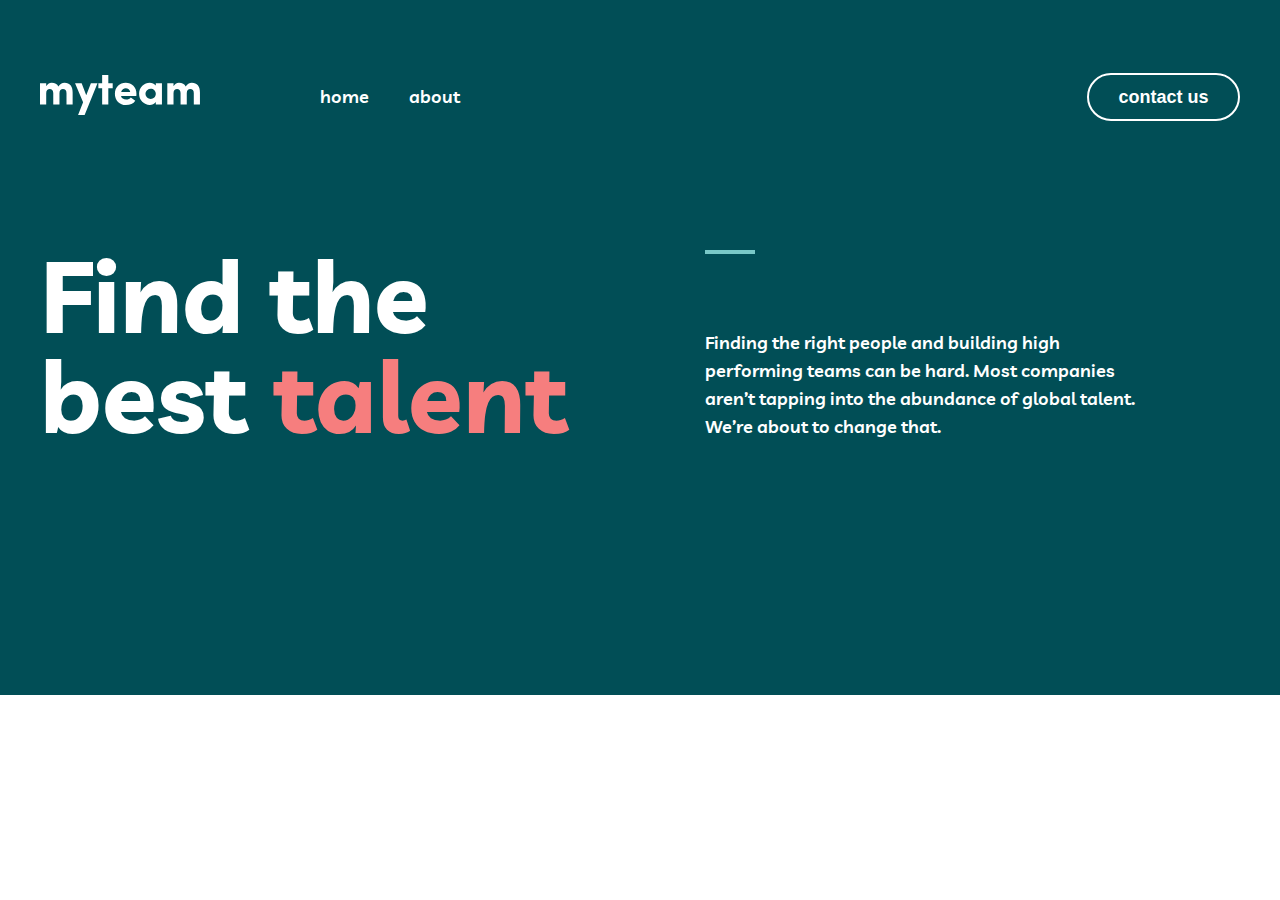
==== index.html @ 2830562d "Initial commit" ====
<!DOCTYPE html>
<html lang="en">
<head>
    <meta charset="UTF-8">
    <title>My team</title>
    <link rel="stylesheet" href="style/main.css">
    <link rel="preconnect" href="https://fonts.googleapis.com">
    <link rel="preconnect" href="https://fonts.gstatic.com" crossorigin>
    <link href="https://fonts.googleapis.com/css2?family=Livvic:ital,wght@0,100;0,200;0,300;0,400;0,500;
    0,600;0,700;0,900;1,100;1,200;1,300;1,400;1,500;1,600;1,700;1,900&display=swap" rel="stylesheet">
</head>
<body>
<header id="home-header">
    <div class="container">
        <nav>
            <ul class="nav-list">
                <li class="nav-item">
                    <img src="./assets/icons/logo.svg" width="160" height="40">
                </li>
                <li class="nav-item">
                    <a href="#">home</a>
                </li>
                <li class="nav-item">
                    <a href="#">about</a>
                </li>
            </ul>
            <a href="#">
                <button class="nav-btn">
                    contact us
                </button>
            </a>
        </nav>
    </div>
</header>
<main>
    <div class="home-hero">
        <div class="container">
            <div class="row">
                <div class="col">
                    <h2 class="hero-title">Find the <br> best <span>talent</span></h2>
                </div>
                <div class="col">
                    <p class="hero-text">
                        Finding the right people and building high performing teams can be hard. Most companies aren’t
                        tapping into the abundance of global talent. We’re about to change that.
                    </p>
                </div>
            </div>
        </div>
    </div>
</main>
<footer>

</footer>
</body>
</html>
---- style/main.css ----
* {
    margin: 0;
    padding: 0;
    box-sizing: border-box;
}
body{
    display: flex;
    flex-flow: column;
    overflow-x: hidden;
    min-height: 100vh;
    font-family: 'Livvic', sans-serif;
}
.container{
    max-width: 1200px;
    margin: 0 auto;
}
.row{
    display: flex;
}
.col{
    display: flex;
    flex-flow: column;
}
button{
    cursor: pointer;
}
a{
    text-decoration: none;
}
ul{
    list-style-type: none;
}
#home-header{
    width: 100%;
    background-color: #014E56;
}
nav{
    display: flex;
    justify-content: space-between;
    align-items: center;
    margin-top: 73px;
    margin-bottom: 124px;
}
.nav-list{
    display: flex;
    align-items: center;
}
.nav-list img{
    margin-right: 80px;
}
.nav-item{
    margin-right: 40px;
}
.nav-item a{
    font-weight: 600;
    font-size: 18px;
    line-height: 28px;
    color: #FFFFFF;
    font-style: normal;
}
.nav-btn{
    width: 153px;
    height: 48px;
    background-color: transparent;
    border: 2px solid #FFFFFF;
    border-radius: 24px;
    font-style: normal;
    font-weight: 600;
    font-size: 18px;
    line-height: 28px;
    color: #FFFFFF;
}
main{
    flex-grow: 1;
}
.home-hero{
    background-color: #014E56;
    padding-bottom: 250px;
}
.hero-title{
    width: 635px;
    margin-right: 30px;
    font-style: normal;
    font-weight: 700;
    font-size: 100px;
    line-height: 100px;
    color: #FFFFFF;
}
.hero-title span{
    color: rgba(246, 126, 126, 1);
}
.hero-text{
    position: relative;
    width: 445px;
    font-style: normal;
    font-weight: 600;
    font-size: 18px;
    line-height: 28px;
    color: #FFFFFF;
    padding-top: 79px;
}
.hero-text::after{
    content: "";
    position: absolute;
    width: 50px;
    height: 4px;
    background-color: #79C8C7;
    top: 0;
    left: 0;
}
.home-hero  .row{
    align-items: center;
}
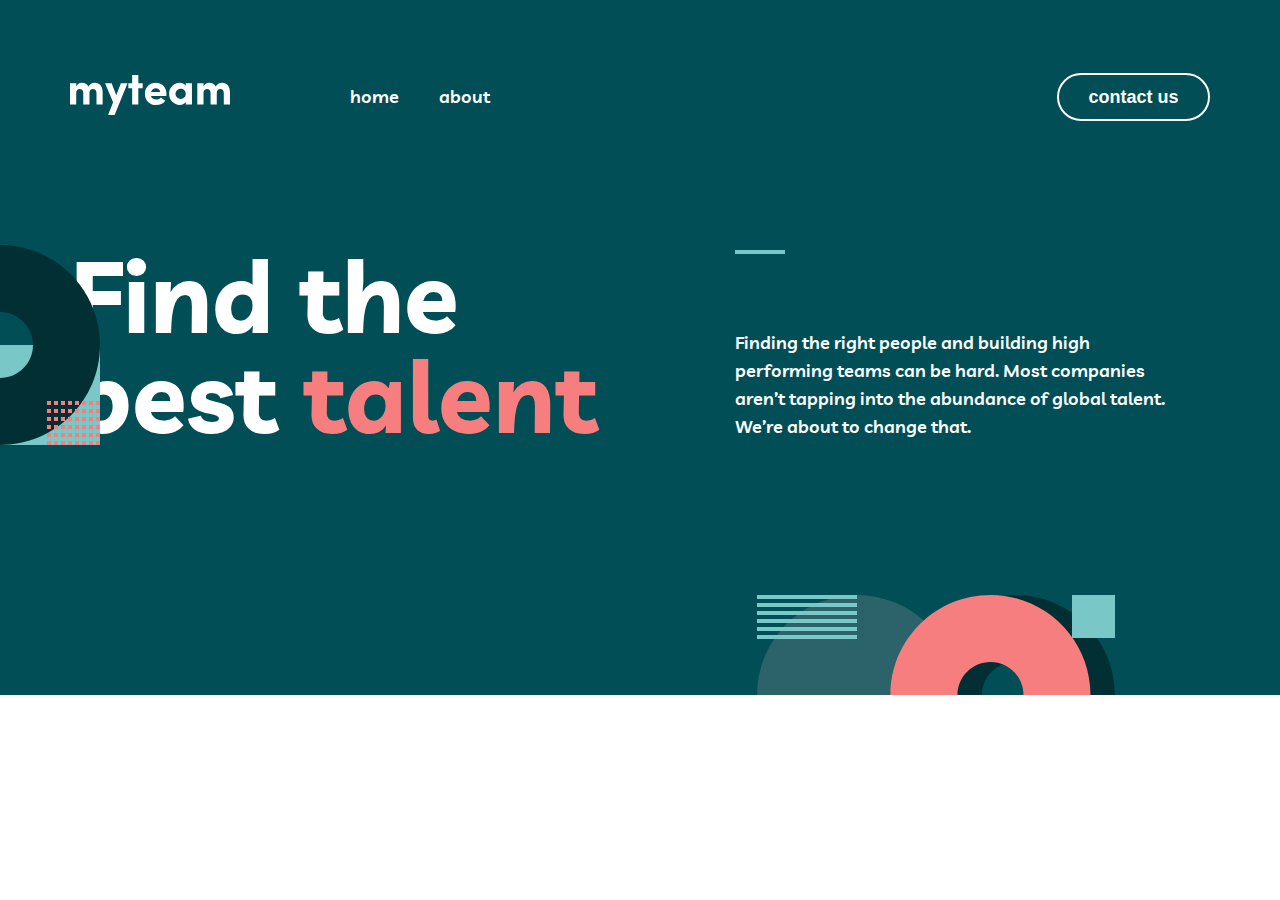
==== commit aeb753cf: "initial commit 2" ====
--- a/index.html
+++ b/index.html
@@ -34,6 +34,10 @@
 </header>
 <main>
     <div class="home-hero">
+        <div class="home-hero-frames">
+            <img src="./assets/home/frame1.svg" width="100" height="200">
+            <img src="./assets/home/frame2.svg" width="358" height="100">
+        </div>
         <div class="container">
             <div class="row">
                 <div class="col">
--- a/style/main.css
+++ b/style/main.css
@@ -11,7 +11,7 @@
     font-family: 'Livvic', sans-serif;
 }
 .container{
-    max-width: 1200px;
+    max-width: 1140px;
     margin: 0 auto;
 }
 .row{
@@ -76,6 +76,7 @@
 .home-hero{
     background-color: #014E56;
     padding-bottom: 250px;
+    position: relative;
 }
 .hero-title{
     width: 635px;
@@ -110,4 +111,16 @@
 }
 .home-hero  .row{
     align-items: center;
+}
+
+.home-hero-frames img{
+    position: absolute;
+}
+.home-hero-frames img:nth-child(1){
+    top: 0;
+    left: 0;
+}
+.home-hero-frames img:nth-child(2){
+    bottom: 0;
+    right: 165px;
 }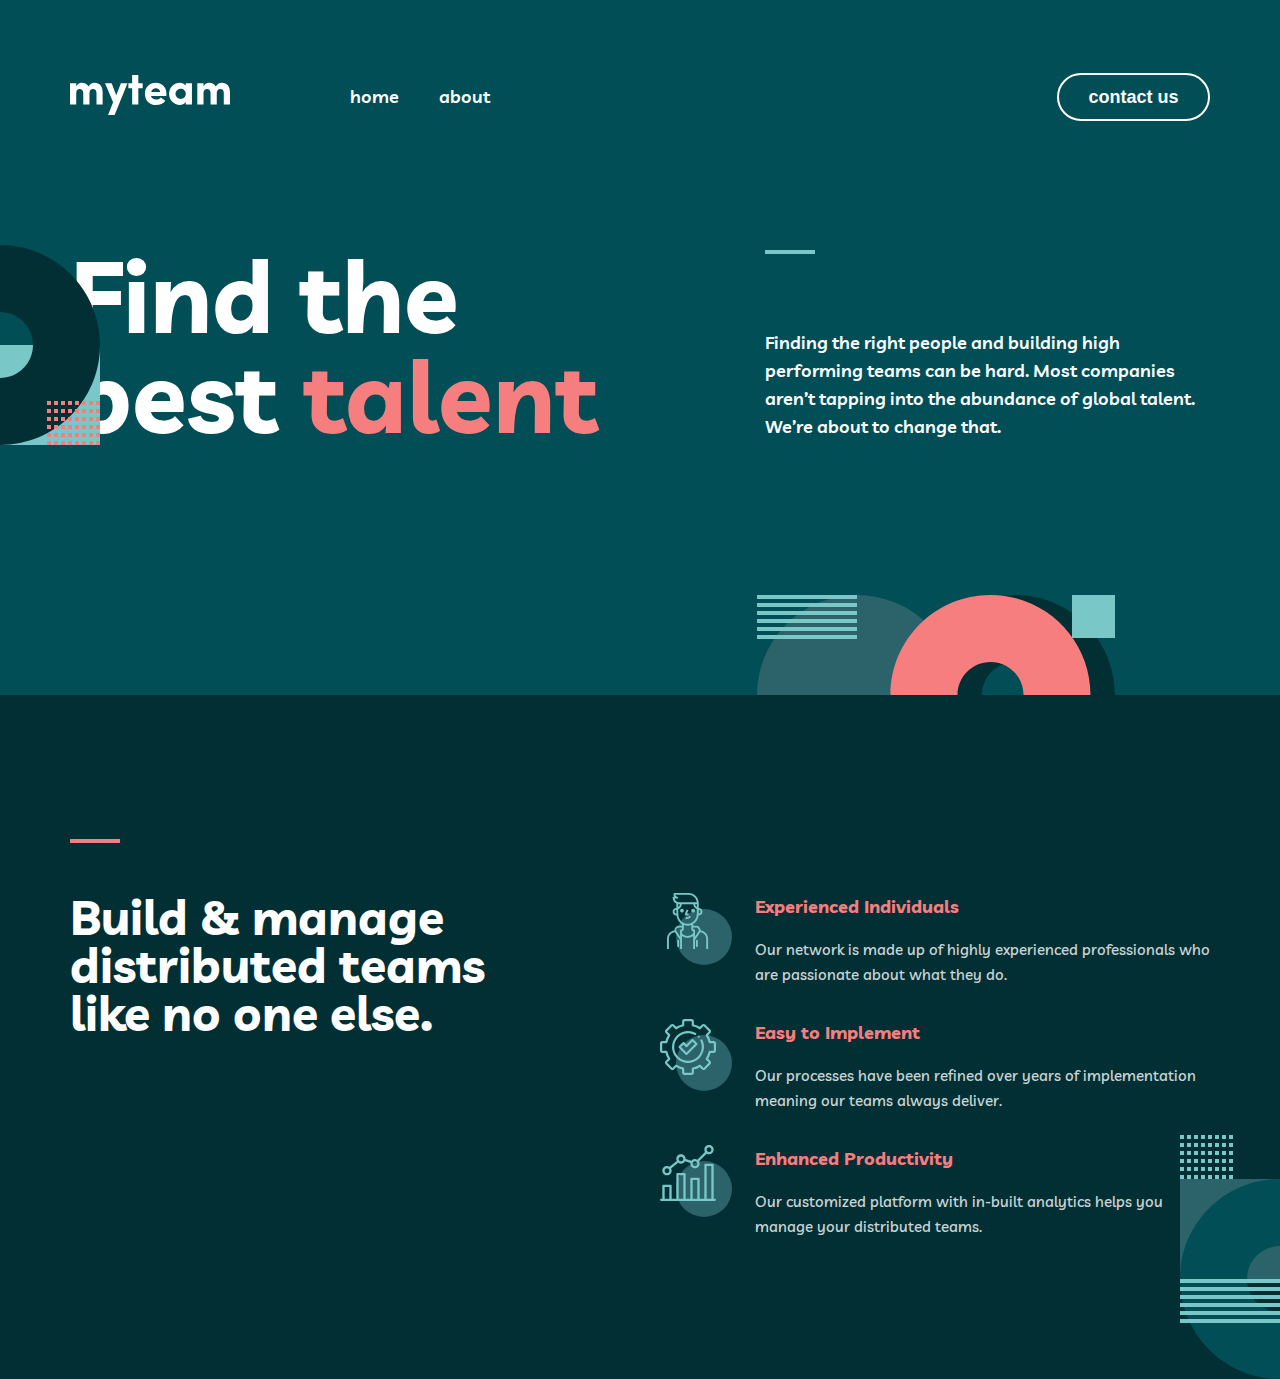
==== commit 517b6be6: "home info section complete" ====
--- a/index.html
+++ b/index.html
@@ -33,7 +33,7 @@
     </div>
 </header>
 <main>
-    <div class="home-hero">
+    <section class="home-hero">
         <div class="home-hero-frames">
             <img src="./assets/home/frame1.svg" width="100" height="200">
             <img src="./assets/home/frame2.svg" width="358" height="100">
@@ -51,7 +51,52 @@
                 </div>
             </div>
         </div>
-    </div>
+    </section>
+    <section id="home-info">
+        <img src="./assets/home/frame3.svg" width="100" height="244" id="home-frame3">
+        <div class="container">
+            <div class="row">
+                <h2 class="info-title">Build & manage distributed teams like no one else.</h2>
+                <ul class="home-info-list">
+                    <li class="home-info-item">
+                        <img src="./assets/home/home-img1.svg" width="72" height="72">
+                        <div class="col">
+                            <h4>
+                                Experienced Individuals
+                            </h4>
+                            <p>
+                                Our network is made up of highly experienced professionals who are passionate about what
+                                they do.
+                            </p>
+                        </div>
+                    </li>
+                    <li class="home-info-item">
+                        <img src="./assets/home/home-img2.svg" width="72" height="72">
+                        <div class="col">
+                            <h4>
+                                Easy to Implement
+                            </h4>
+                            <p>
+                                Our processes have been refined over years of implementation meaning our teams always
+                                deliver.
+                            </p>
+                        </div>
+                    </li>
+                    <li class="home-info-item">
+                        <img src="./assets/home/home-img3.svg" width="72" height="72">
+                        <div class="col">
+                            <h4>
+                                Enhanced Productivity
+                            </h4>
+                            <p>
+                                Our customized platform with in-built analytics helps you manage your distributed teams.
+                            </p>
+                        </div>
+                    </li>
+                </ul>
+            </div>
+        </div>
+    </section>
 </main>
 <footer>
 
--- a/style/main.css
+++ b/style/main.css
@@ -16,6 +16,7 @@
 }
 .row{
     display: flex;
+    justify-content: space-between;
 }
 .col{
     display: flex;
@@ -31,7 +32,6 @@
     list-style-type: none;
 }
 #home-header{
-    width: 100%;
     background-color: #014E56;
 }
 nav{
@@ -123,4 +123,57 @@
 .home-hero-frames img:nth-child(2){
     bottom: 0;
     right: 165px;
-}+}
+#home-info{
+    position: relative;
+    padding-top: 198px;
+    padding-bottom: 140px;
+    background-color:  #012F34;
+}
+.info-title{
+    width: 445px;
+    font-weight: 700;
+    font-size: 48px;
+    font-style: normal;
+    line-height: 48px;
+    color: #FFFFFF;
+    position: relative;
+}
+.info-title::after{
+    content: "";
+    position: absolute;
+    width: 50px;
+    height: 4px;
+    background-color: #F67E7E;
+    top: -54px;
+    left: 0;
+}
+.home-info-item{
+    display: flex;
+    width: 550px;
+}
+.home-info-item:nth-child(2){
+    margin: 32px 0;
+}
+.home-info-item img{
+    margin-right: 23px;
+}
+.home-info-item h4{
+    font-weight: 700;
+    font-size: 18px;
+    line-height: 28px;
+    color: #F67E7E;
+}
+.home-info-item p{
+    margin-top: 16px;
+    font-weight: 500;
+    font-size: 15px;
+    line-height: 25px;
+    color: #FFFFFF;
+    opacity: 0.8;
+}
+#home-frame3{
+    position: absolute;
+    bottom: 0;
+    right: 0;
+}
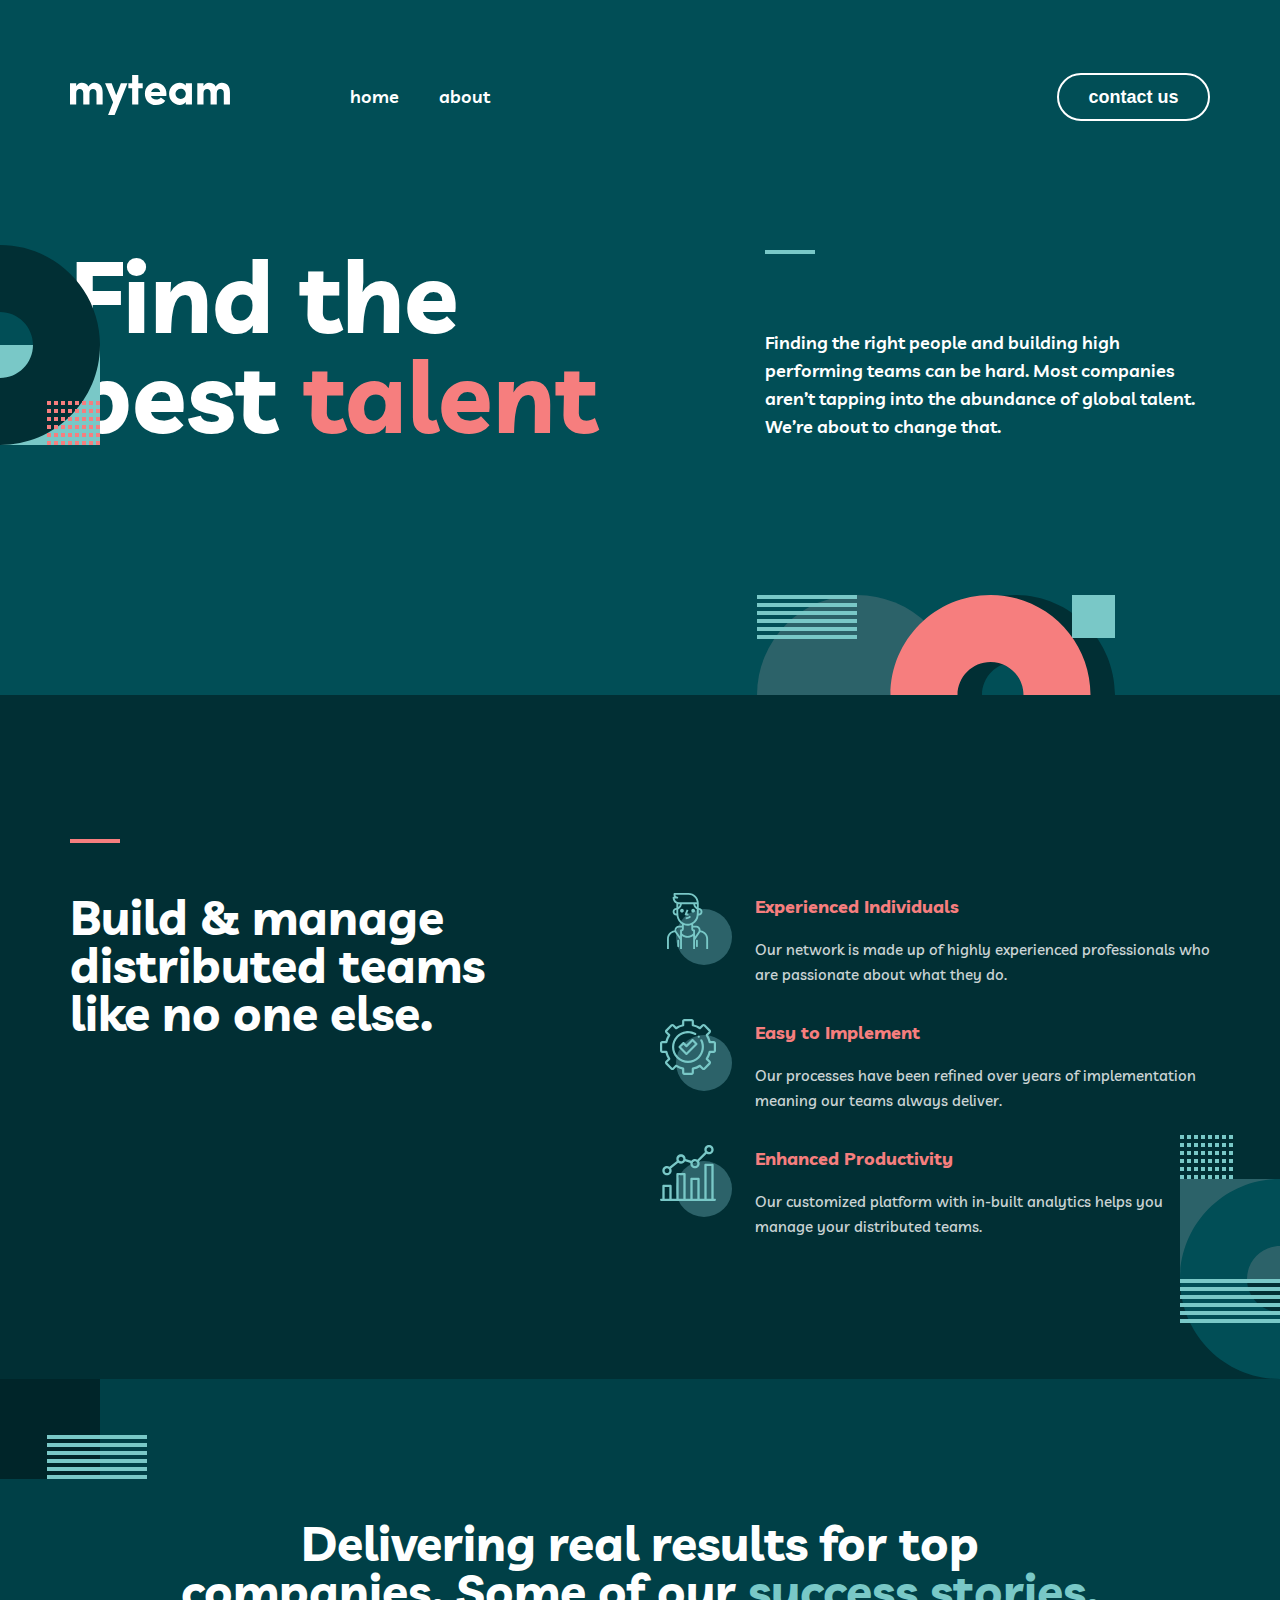
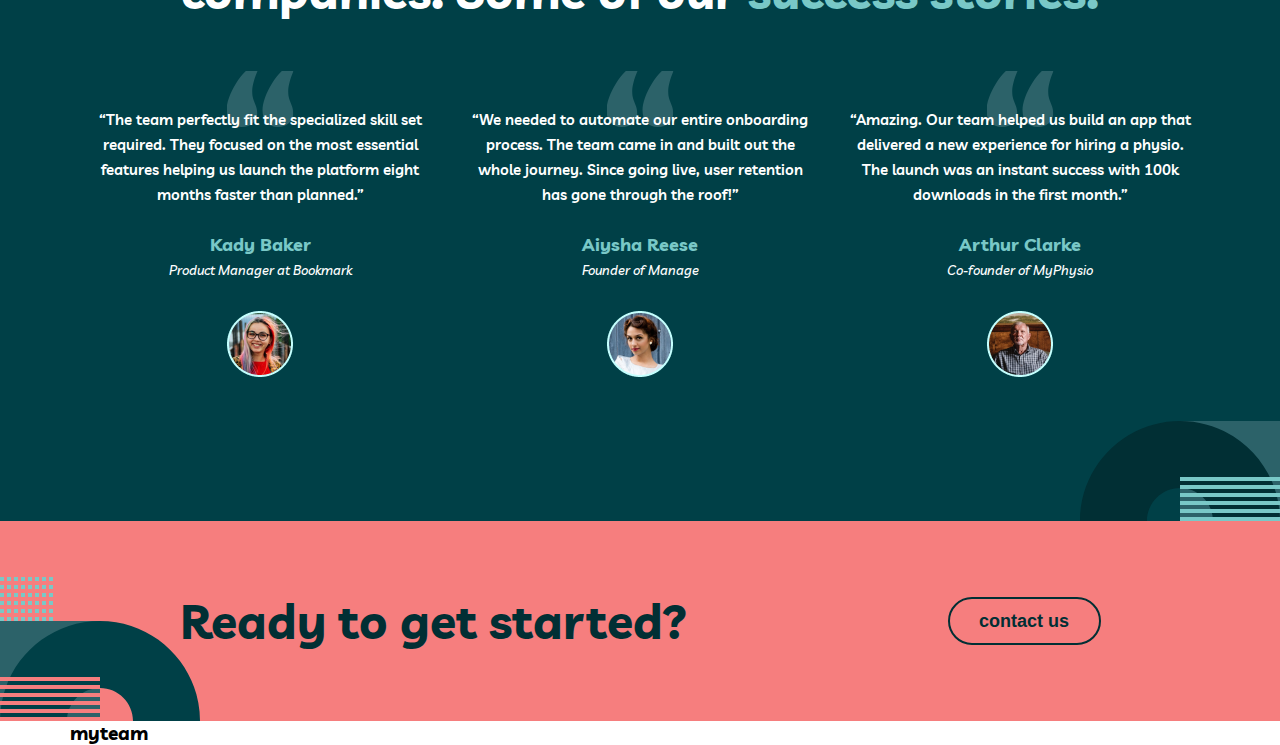
==== commit bdd35757: "home footer" ====
--- a/index.html
+++ b/index.html
@@ -97,9 +97,78 @@
             </div>
         </div>
     </section>
+    <section id="home">
+        <div class="container">
+            <div class="home-frame">
+                <img src="./assets/home/frame4.svg" width="147" height="100">
+                <img src="./assets/home/frame5.svg" width="200" height="100">
+            </div>
+            <div class="home-title">
+                Delivering real results for top <br> companies. Some of our <span>success stories.</span>
+            </div>
+            <div class="home-cards">
+                <div class="home-card">
+                    <img src="./assets/home/“.svg" width="67" height="56">
+                    <h3> “The team perfectly fit the specialized skill set required. They focused on the most essential
+                        features helping us launch the platform eight months faster than planned.”
+                    </h3>
+                    <h4>Kady Baker</h4>
+                    <p>Product Manager at Bookmark</p>
+                    <img src="./assets/home/kady-baker.png" width="66" height="66">
+                </div>
+                <div class="home-card">
+                    <img src="./assets/home/“.svg" width="67" height="56">
+                    <h3> “We needed to automate our entire onboarding process. The team came in and built out the whole
+                        journey. Since going live, user retention has gone through the roof!”
+                    </h3>
+                    <h4>Aiysha Reese</h4>
+                    <p>Founder of Manage</p>
+                    <img src="./assets/home/aiysha-reese.png" width="66" height="66">
+                </div>
+                <div class="home-card">
+                    <img src="./assets/home/“.svg" width="67" height="56">
+                    <h3>“Amazing. Our team helped us build an app that delivered a new experience for hiring a physio. The
+                        launch was an instant success with 100k downloads in the first month.”
+                    </h3>
+                    <h4>Arthur Clarke</h4>
+                    <p>Co-founder of MyPhysio</p>
+                    <img src="./assets/home/arthur-clarke.png" width="66" height="66">
+                </div>
+            </div>
+        </div>
+    </section>
+    <section id="home-start">
+        <div class="container">
+            <div class="row">
+                <img src="./assets/home/frame6.svg" width="200" height="144">
+                <h2>
+                    Ready to get started?
+                </h2>
+                <button>
+                    contact us
+                </button>
+            </div>
+        </div>
+    </section>
 </main>
-<footer>
+<footer id="home-footer">
+    <div class="container">
+        <div class="row">
+            <div class="row">
+                <div class="col">
+                    <h3 class="footer-logo">
+                        myteam
+                    </h3>
+                </div>
+                <div class="col">
 
+                </div>
+            </div>
+            <div class="col">
+
+            </div>
+        </div>
+    </div>
 </footer>
 </body>
 </html>--- a/style/main.css
+++ b/style/main.css
@@ -177,3 +177,116 @@
     bottom: 0;
     right: 0;
 }
+#home{
+    padding: 140px 0;
+    position: relative;
+    background-color: #004047;
+}
+.home-frame img:nth-child(1){
+    position: absolute;
+    left: 0;
+    top: 0;
+}
+.home-frame img:nth-child(2){
+    position: absolute;
+    right: 0;
+    bottom: 0;
+}
+.home-title{
+    font-style: normal;
+    font-weight: 700;
+    font-size: 48px;
+    line-height: 48px;
+    text-align: center;
+    color: #FFFFFF;
+    width: 945px;
+    margin: auto;
+    margin-bottom: 56px;
+}
+.home-title span{
+    color: #79C8C7;
+}
+.home-cards{
+    display: flex;
+    align-items: center;
+    justify-content: center;
+}
+.home-card{
+    width: 350px;
+    position: relative;
+    padding-top: 36px;
+}
+.home-card:nth-child(2){
+    margin-left: 30px;
+    margin-right: 30px;
+}
+.home-card h3{
+    position: relative;
+    font-style: normal;
+    font-weight: 600;
+    font-size: 15px;
+    line-height: 25px;
+    text-align: center;
+    color: #FFFFFF;
+    z-index: 2;
+}
+.home-card h4{
+    font-style: normal;
+    font-weight: 700;
+    font-size: 18px;
+    line-height: 28px;
+    text-align: center;
+    color: #79C8C7;
+    margin-top: 24px;
+    margin-bottom: 2px;
+}
+.home-card p{
+    font-style: italic;
+    font-weight: 500;
+    font-size: 13px;
+    line-height: 18px;
+    text-align: center;
+    color: #FFFFFF;
+    margin-bottom: 32px;
+}
+.home-card img:nth-child(1){
+    position: absolute;
+    top: 0;
+}
+.home-card img{
+    margin-left: 50%;
+    transform: translate(-50%);
+}
+#home-start{
+    background-color: #F67E7E;
+    position: relative;
+    padding: 76px 0;
+}
+#home-start .row{
+    justify-content: center;
+}
+#home-start img{
+    position: absolute;
+    left: 0;
+    bottom: 0;
+}
+#home-start h2{
+    font-style: normal;
+    font-weight: 700;
+    font-size: 48px;
+    line-height: 48px;
+    color: #012F34;
+    margin-right: 260px;
+}
+#home-start button{
+    width: 153px;
+    height: 48px;
+    background-color: transparent;
+    color: #012F34;
+    border: 2px solid #012F34;
+    border-radius: 24px;
+    font-style: normal;
+    font-weight: 600;
+    font-size: 18px;
+    line-height: 28px;
+}
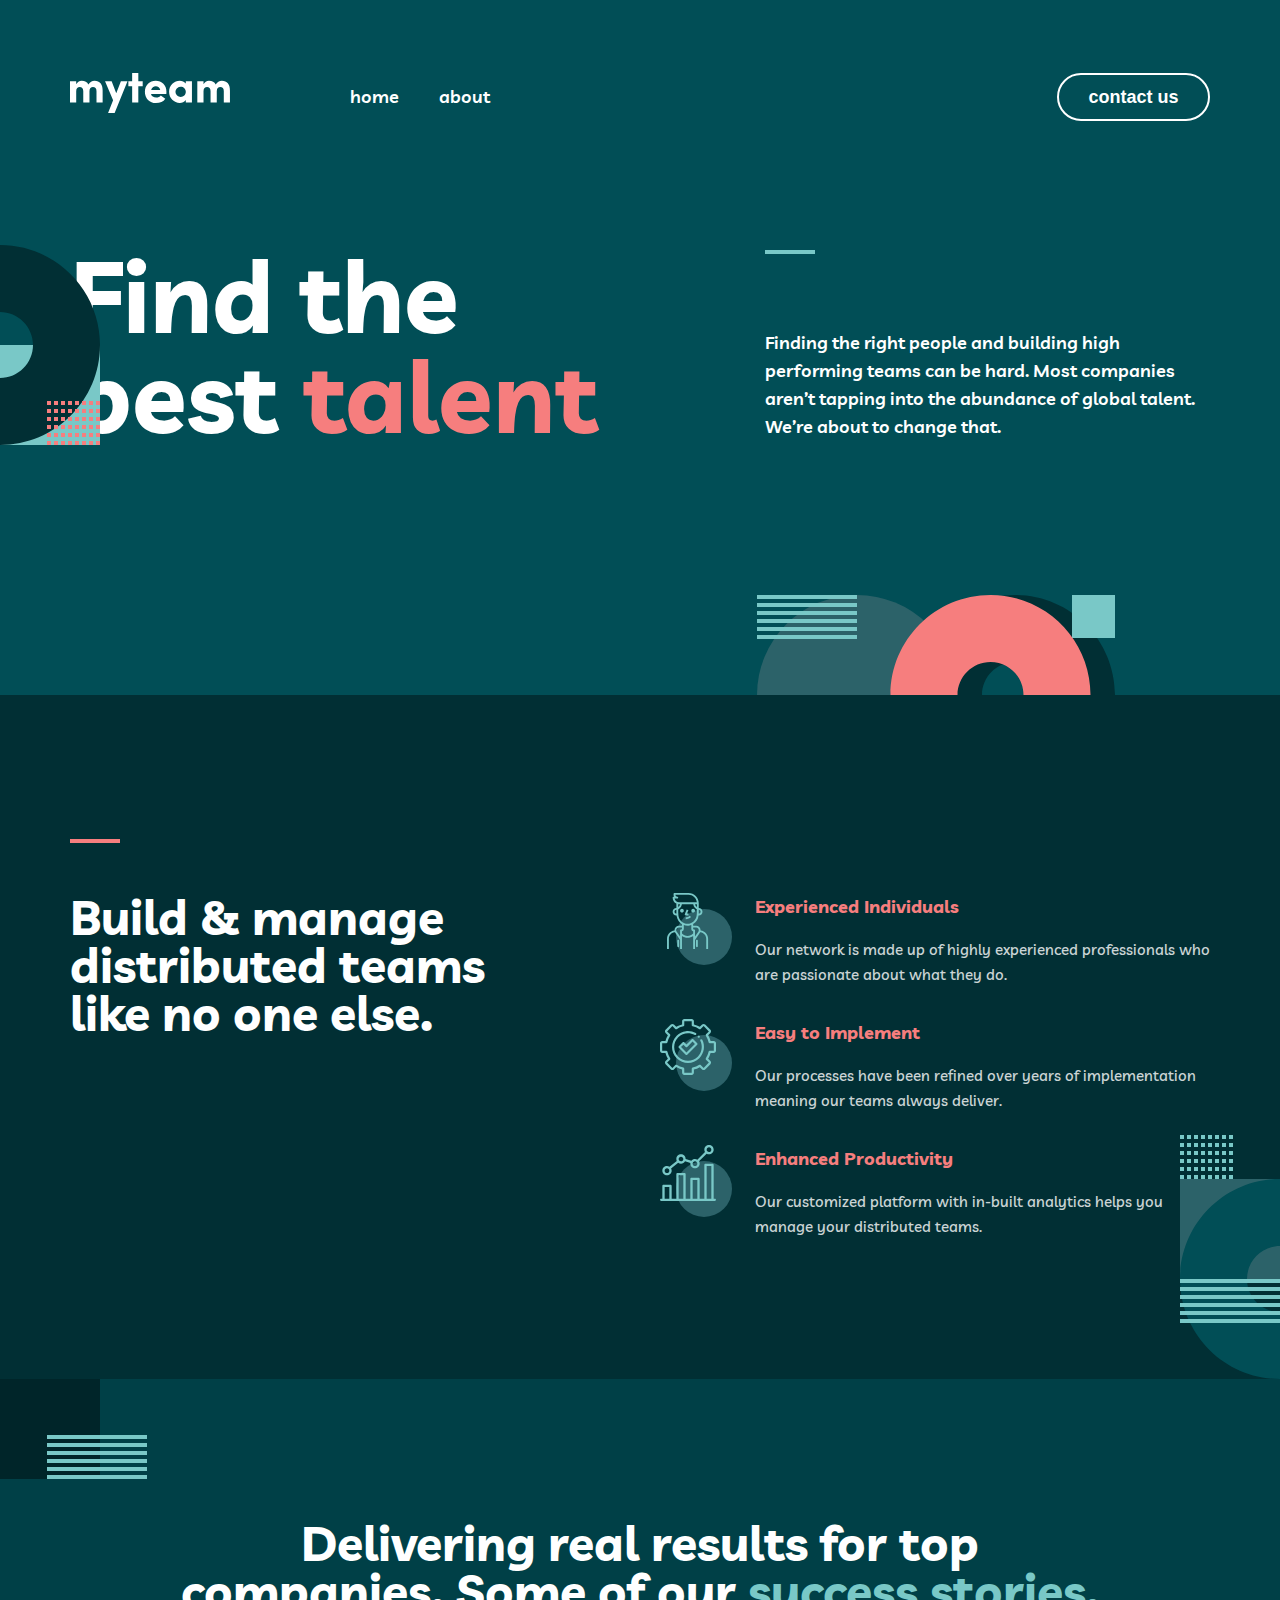
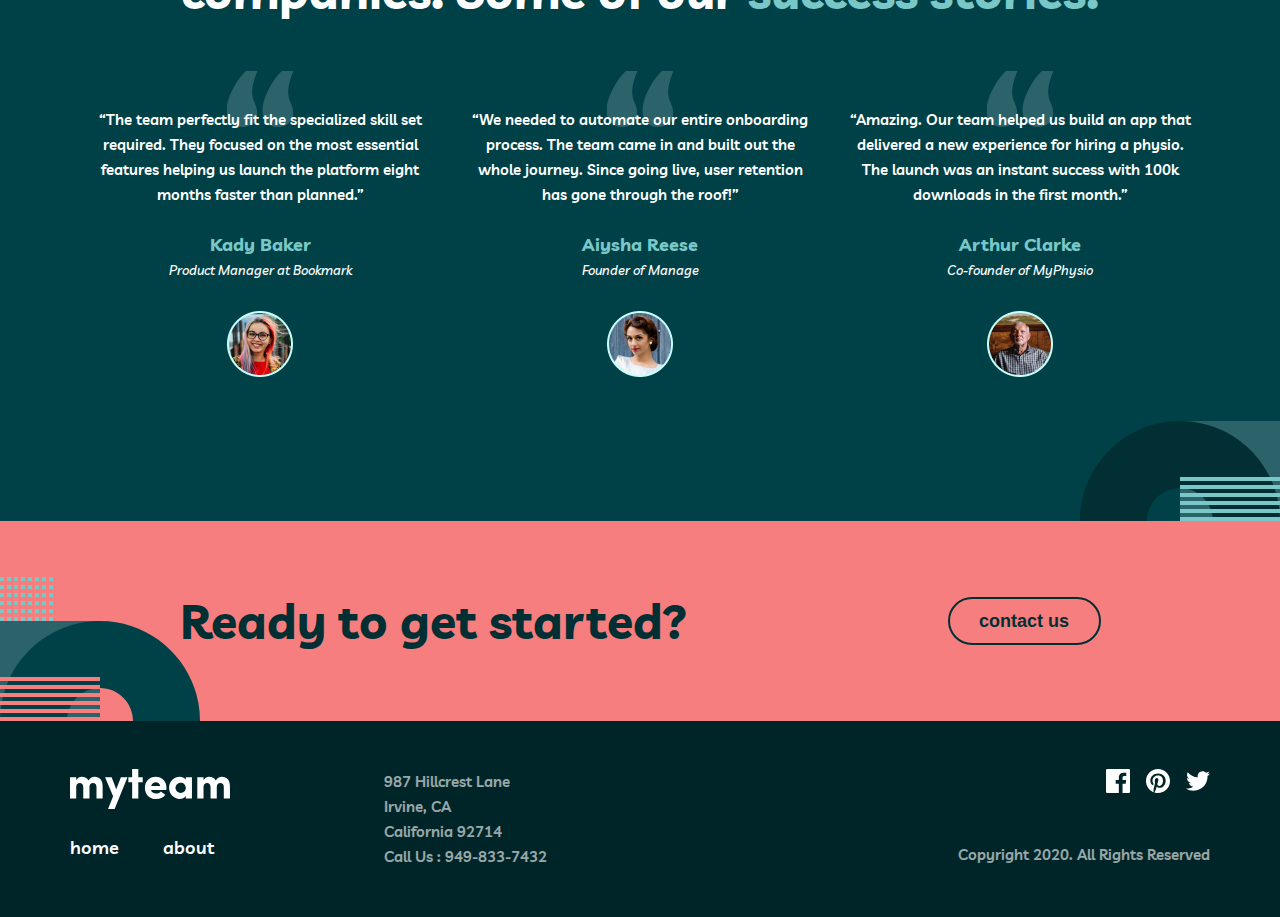
==== commit beae26ca: "add new page" ====
--- a/index.html
+++ b/index.html
@@ -8,23 +8,26 @@
     <link rel="preconnect" href="https://fonts.gstatic.com" crossorigin>
     <link href="https://fonts.googleapis.com/css2?family=Livvic:ital,wght@0,100;0,200;0,300;0,400;0,500;
     0,600;0,700;0,900;1,100;1,200;1,300;1,400;1,500;1,600;1,700;1,900&display=swap" rel="stylesheet">
+    <link rel="stylesheet" href="style/home.css">
 </head>
 <body>
-<header id="home-header">
+<header id="header">
     <div class="container">
         <nav>
             <ul class="nav-list">
                 <li class="nav-item">
-                    <img src="./assets/icons/logo.svg" width="160" height="40">
+                    <a href="#">
+                        <img src="./assets/icons/logo.svg" width="160" height="40">
+                    </a>
                 </li>
                 <li class="nav-item">
                     <a href="#">home</a>
                 </li>
                 <li class="nav-item">
-                    <a href="#">about</a>
+                    <a href="pages/about.html">about</a>
                 </li>
             </ul>
-            <a href="#">
+            <a href="pages/contact.html">
                 <button class="nav-btn">
                     contact us
                 </button>
@@ -151,21 +154,41 @@
         </div>
     </section>
 </main>
-<footer id="home-footer">
+<footer id="footer">
     <div class="container">
         <div class="row">
-            <div class="row">
-                <div class="col">
-                    <h3 class="footer-logo">
-                        myteam
-                    </h3>
+                <div class="col f-logo">
+                    <img src="./assets/icons/logo.svg" width="160" height="40">
+                        <div class="footer-link">
+                            <a href="#">home</a>
+                            <a href="pages/about.html">about</a>
+                        </div>
                 </div>
-                <div class="col">
-
+                <div class="col f-contact">
+                    <ul class="footer-list">
+                        <li class="footer-item">
+                            <p>987  Hillcrest Lane</p>
+                        </li>
+                        <li class="footer-item">
+                            <p>Irvine, CA</p>
+                        </li>
+                        <li class="footer-item">
+                            <p>California 92714</p>
+                        </li>
+                        <li class="footer-item">
+                            <p>Call Us : 949-833-7432</p>
+                        </li>
+                    </ul>
                 </div>
-            </div>
-            <div class="col">
-
+            <div class="col f-icon">
+                <ul>
+                   <li><img src="./assets/icons/facebook-light.svg" width="24" height="24"></li>
+                   <li><img src="./assets/icons/Piscart-light.svg" width="24" height="24"></li>
+                   <li><img src="./assets/icons/twitter-light.svg" width="24" height="24"></li>
+                </ul>
+                <p>
+                    Copyright 2020. All Rights Reserved
+                </p>
             </div>
         </div>
     </div>
--- a/style/main.css
+++ b/style/main.css
@@ -31,7 +31,7 @@
 ul{
     list-style-type: none;
 }
-#home-header{
+#header{
     background-color: #014E56;
 }
 nav{
@@ -73,220 +73,51 @@
 main{
     flex-grow: 1;
 }
-.home-hero{
-    background-color: #014E56;
-    padding-bottom: 250px;
-    position: relative;
+#footer{
+    background-color: #002529;
+    padding: 48px 0;
 }
-.hero-title{
-    width: 635px;
-    margin-right: 30px;
-    font-style: normal;
-    font-weight: 700;
-    font-size: 100px;
-    line-height: 100px;
-    color: #FFFFFF;
+.footer-link{
+    margin-top: 25px;
 }
-.hero-title span{
-    color: rgba(246, 126, 126, 1);
-}
-.hero-text{
-    position: relative;
-    width: 445px;
-    font-style: normal;
+.footer-link a{
     font-weight: 600;
     font-size: 18px;
     line-height: 28px;
     color: #FFFFFF;
-    padding-top: 79px;
+    margin-right: 40px;
 }
-.hero-text::after{
-    content: "";
-    position: absolute;
-    width: 50px;
-    height: 4px;
-    background-color: #79C8C7;
-    top: 0;
-    left: 0;
+.f-contact{
+    width: 445px;
 }
-.home-hero  .row{
-    align-items: center;
+.footer-list{
+    float: left;
 }
-
-.home-hero-frames img{
-    position: absolute;
-}
-.home-hero-frames img:nth-child(1){
-    top: 0;
-    left: 0;
-}
-.home-hero-frames img:nth-child(2){
-    bottom: 0;
-    right: 165px;
-}
-#home-info{
-    position: relative;
-    padding-top: 198px;
-    padding-bottom: 140px;
-    background-color:  #012F34;
-}
-.info-title{
-    width: 445px;
-    font-weight: 700;
-    font-size: 48px;
-    font-style: normal;
-    line-height: 48px;
-    color: #FFFFFF;
-    position: relative;
-}
-.info-title::after{
-    content: "";
-    position: absolute;
-    width: 50px;
-    height: 4px;
-    background-color: #F67E7E;
-    top: -54px;
-    left: 0;
-}
-.home-info-item{
-    display: flex;
-    width: 550px;
-}
-.home-info-item:nth-child(2){
-    margin: 32px 0;
-}
-.home-info-item img{
-    margin-right: 23px;
-}
-.home-info-item h4{
-    font-weight: 700;
-    font-size: 18px;
-    line-height: 28px;
-    color: #F67E7E;
-}
-.home-info-item p{
-    margin-top: 16px;
-    font-weight: 500;
+.footer-item{
+    font-weight: 600;
     font-size: 15px;
     line-height: 25px;
     color: #FFFFFF;
-    opacity: 0.8;
+    mix-blend-mode: normal;
+    opacity: 0.6;
 }
-#home-frame3{
-    position: absolute;
-    bottom: 0;
-    right: 0;
+.f-icon{
+    width: content-box;
 }
-#home{
-    padding: 140px 0;
-    position: relative;
-    background-color: #004047;
+.f-icon ul{
+    display: flex;
+    justify-content: right;
 }
-.home-frame img:nth-child(1){
-    position: absolute;
-    left: 0;
-    top: 0;
+.f-icon li img{
+    margin-left: 16px;
 }
-.home-frame img:nth-child(2){
-    position: absolute;
-    right: 0;
-    bottom: 0;
-}
-.home-title{
-    font-style: normal;
-    font-weight: 700;
-    font-size: 48px;
-    line-height: 48px;
-    text-align: center;
-    color: #FFFFFF;
-    width: 945px;
-    margin: auto;
-    margin-bottom: 56px;
-}
-.home-title span{
-    color: #79C8C7;
-}
-.home-cards{
-    display: flex;
-    align-items: center;
-    justify-content: center;
-}
-.home-card{
-    width: 350px;
-    position: relative;
-    padding-top: 36px;
-}
-.home-card:nth-child(2){
-    margin-left: 30px;
-    margin-right: 30px;
-}
-.home-card h3{
-    position: relative;
-    font-style: normal;
+.f-icon p{
     font-weight: 600;
     font-size: 15px;
     line-height: 25px;
-    text-align: center;
+    text-align: right;
     color: #FFFFFF;
-    z-index: 2;
-}
-.home-card h4{
-    font-style: normal;
-    font-weight: 700;
-    font-size: 18px;
-    line-height: 28px;
-    text-align: center;
-    color: #79C8C7;
-    margin-top: 24px;
-    margin-bottom: 2px;
-}
-.home-card p{
-    font-style: italic;
-    font-weight: 500;
-    font-size: 13px;
-    line-height: 18px;
-    text-align: center;
-    color: #FFFFFF;
-    margin-bottom: 32px;
-}
-.home-card img:nth-child(1){
-    position: absolute;
-    top: 0;
-}
-.home-card img{
-    margin-left: 50%;
-    transform: translate(-50%);
-}
-#home-start{
-    background-color: #F67E7E;
-    position: relative;
-    padding: 76px 0;
-}
-#home-start .row{
-    justify-content: center;
-}
-#home-start img{
-    position: absolute;
-    left: 0;
-    bottom: 0;
-}
-#home-start h2{
-    font-style: normal;
-    font-weight: 700;
-    font-size: 48px;
-    line-height: 48px;
-    color: #012F34;
-    margin-right: 260px;
-}
-#home-start button{
-    width: 153px;
-    height: 48px;
-    background-color: transparent;
-    color: #012F34;
-    border: 2px solid #012F34;
-    border-radius: 24px;
-    font-style: normal;
-    font-weight: 600;
-    font-size: 18px;
-    line-height: 28px;
-}
+    mix-blend-mode: normal;
+    opacity: 0.6;
+    margin-top: 45px;
+}--- a/style/home.css
+++ b/style/home.css
@@ -0,0 +1,217 @@
+.home-hero{
+    background-color: #014E56;
+    padding-bottom: 250px;
+    position: relative;
+}
+.hero-title{
+    width: 635px;
+    margin-right: 30px;
+    font-style: normal;
+    font-weight: 700;
+    font-size: 100px;
+    line-height: 100px;
+    color: #FFFFFF;
+}
+.hero-title span{
+    color: rgba(246, 126, 126, 1);
+}
+.hero-text{
+    position: relative;
+    width: 445px;
+    font-style: normal;
+    font-weight: 600;
+    font-size: 18px;
+    line-height: 28px;
+    color: #FFFFFF;
+    padding-top: 79px;
+}
+.hero-text::after{
+    content: "";
+    position: absolute;
+    width: 50px;
+    height: 4px;
+    background-color: #79C8C7;
+    top: 0;
+    left: 0;
+}
+.home-hero  .row{
+    align-items: center;
+}
+
+.home-hero-frames img{
+    position: absolute;
+}
+.home-hero-frames img:nth-child(1){
+    top: 0;
+    left: 0;
+}
+.home-hero-frames img:nth-child(2){
+    bottom: 0;
+    right: 165px;
+}
+#home-info{
+    position: relative;
+    padding-top: 198px;
+    padding-bottom: 140px;
+    background-color:  #012F34;
+}
+.info-title{
+    width: 445px;
+    font-weight: 700;
+    font-size: 48px;
+    font-style: normal;
+    line-height: 48px;
+    color: #FFFFFF;
+    position: relative;
+}
+.info-title::after{
+    content: "";
+    position: absolute;
+    width: 50px;
+    height: 4px;
+    background-color: #F67E7E;
+    top: -54px;
+    left: 0;
+}
+.home-info-item{
+    display: flex;
+    width: 550px;
+}
+.home-info-item:nth-child(2){
+    margin: 32px 0;
+}
+.home-info-item img{
+    margin-right: 23px;
+}
+.home-info-item h4{
+    font-weight: 700;
+    font-size: 18px;
+    line-height: 28px;
+    color: #F67E7E;
+}
+.home-info-item p{
+    margin-top: 16px;
+    font-weight: 500;
+    font-size: 15px;
+    line-height: 25px;
+    color: #FFFFFF;
+    opacity: 0.8;
+}
+#home-frame3{
+    position: absolute;
+    bottom: 0;
+    right: 0;
+}
+#home{
+    padding: 140px 0;
+    position: relative;
+    background-color: #004047;
+}
+.home-frame img:nth-child(1){
+    position: absolute;
+    left: 0;
+    top: 0;
+}
+.home-frame img:nth-child(2){
+    position: absolute;
+    right: 0;
+    bottom: 0;
+}
+.home-title{
+    font-style: normal;
+    font-weight: 700;
+    font-size: 48px;
+    line-height: 48px;
+    text-align: center;
+    color: #FFFFFF;
+    width: 945px;
+    margin: auto;
+    margin-bottom: 56px;
+}
+.home-title span{
+    color: #79C8C7;
+}
+.home-cards{
+    display: flex;
+    align-items: center;
+    justify-content: center;
+}
+.home-card{
+    width: 350px;
+    position: relative;
+    padding-top: 36px;
+}
+.home-card:nth-child(2){
+    margin-left: 30px;
+    margin-right: 30px;
+}
+.home-card h3{
+    position: relative;
+    font-style: normal;
+    font-weight: 600;
+    font-size: 15px;
+    line-height: 25px;
+    text-align: center;
+    color: #FFFFFF;
+    z-index: 2;
+}
+.home-card h4{
+    font-style: normal;
+    font-weight: 700;
+    font-size: 18px;
+    line-height: 28px;
+    text-align: center;
+    color: #79C8C7;
+    margin-top: 24px;
+    margin-bottom: 2px;
+}
+.home-card p{
+    font-style: italic;
+    font-weight: 500;
+    font-size: 13px;
+    line-height: 18px;
+    text-align: center;
+    color: #FFFFFF;
+    margin-bottom: 32px;
+}
+.home-card img:nth-child(1){
+    position: absolute;
+    top: 0;
+}
+.home-card img{
+    margin-left: 50%;
+    transform: translate(-50%);
+}
+#home-start{
+    background-color: #F67E7E;
+    position: relative;
+    padding: 76px 0;
+}
+#home-start .row{
+    justify-content: center;
+}
+#home-start img{
+    position: absolute;
+    left: 0;
+    bottom: 0;
+}
+#home-start h2{
+    font-style: normal;
+    font-weight: 700;
+    font-size: 48px;
+    line-height: 48px;
+    color: #012F34;
+    margin-right: 260px;
+}
+#home-start button{
+    width: 153px;
+    height: 48px;
+    background-color: transparent;
+    color: #012F34;
+    border: 2px solid #012F34;
+    border-radius: 24px;
+    font-style: normal;
+    font-weight: 600;
+    font-size: 18px;
+    line-height: 28px;
+}
